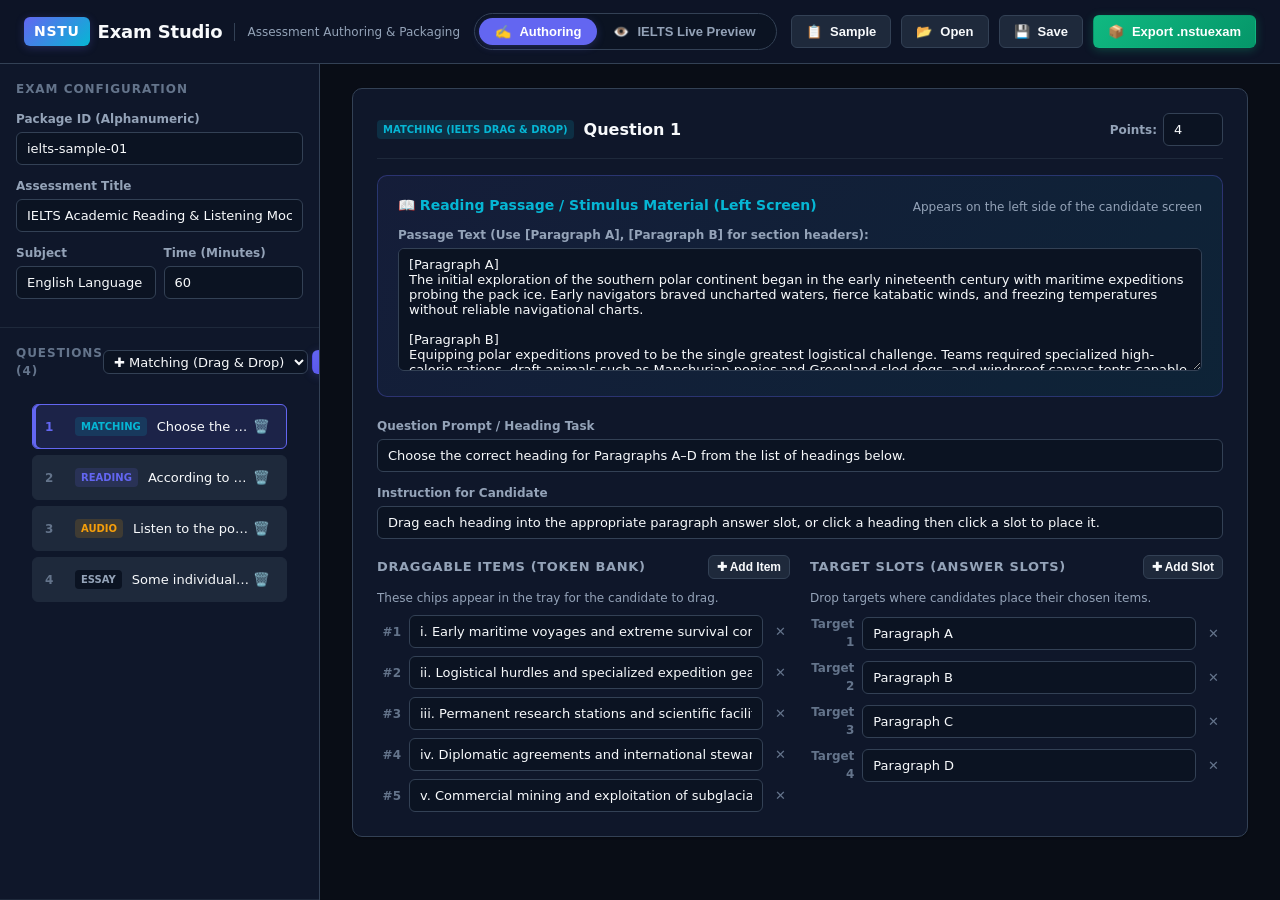
==== exam/studio/index.html @ f6d74d30 "exam: introduce NSTU Exam Studio for IELTS-style authoring and package export - Add browser-based ze" ====
<!doctype html>
<html lang="en">
<head>
  <meta charset="utf-8">
  <meta name="viewport" content="width=device-width, initial-scale=1">
  <title>NSTU Exam Studio | Author & Package IELTS Assessments</title>
  <meta name="description" content="Visual authoring studio and compiler for NSTU computer-based assessments and .nstuexam packages.">
  <link rel="stylesheet" href="studio.css">
</head>
<body>

  <!-- Top Studio Header -->
  <header class="studio-header" id="studio-header">
    <div class="brand-section">
      <div class="brand-logo">
        <span class="brand-badge">NSTU</span>
        <span class="brand-title">Exam Studio</span>
      </div>
      <span class="brand-subtitle">Assessment Authoring & Packaging</span>
    </div>

    <!-- Mode Switcher -->
    <div class="mode-toggle-group" role="tablist" aria-label="Studio Mode">
      <button class="mode-btn active" id="btn-mode-editor" type="button" role="tab" aria-selected="true">
        <span>✍️</span> Authoring
      </button>
      <button class="mode-btn" id="btn-mode-preview" type="button" role="tab" aria-selected="false">
        <span>👁️</span> IELTS Live Preview
      </button>
    </div>

    <!-- Global Actions -->
    <div class="header-actions">
      <button class="btn btn-secondary" id="btn-load-sample" type="button" title="Load sample IELTS test">
        <span>📋</span> Sample
      </button>
      <button class="btn btn-secondary" id="btn-open-file" type="button" title="Open existing .nstuexam or manifest.json">
        <span>📂</span> Open
      </button>
      <button class="btn btn-secondary" id="btn-save-draft" type="button" title="Save JSON manifest">
        <span>💾</span> Save
      </button>
      <button class="btn btn-success" id="btn-export-pkg" type="button" title="Compile and export .nstuexam bundle">
        <span>📦</span> Export .nstuexam
      </button>
    </div>
  </header>

  <!-- Hidden File Input for Import -->
  <input type="file" id="file-import-input" accept=".nstuexam,.zip,.json" style="display: none;">

  <!-- ========================================================================
       VIEW 1: Studio Authoring Mode
       ======================================================================== -->
  <div class="studio-main" id="editor-view">
    <!-- Left Sidebar: Exam Metadata & Question Navigator -->
    <aside class="editor-sidebar" aria-label="Exam settings and questions">
      <!-- Section 1: General Exam Details -->
      <div class="sidebar-section">
        <div class="section-title">
          <span>Exam Configuration</span>
        </div>
        <div class="form-group">
          <label class="form-label" for="exam-id">Package ID (Alphanumeric)</label>
          <input class="form-input" id="exam-id" type="text" value="ielts-sample-01" pattern="^[a-zA-Z0-9._-]{1,96}$" required>
        </div>
        <div class="form-group">
          <label class="form-label" for="exam-title">Assessment Title</label>
          <input class="form-input" id="exam-title" type="text" value="IELTS Academic Reading & Listening Mock" required>
        </div>
        <div class="form-row">
          <div class="form-group">
            <label class="form-label" for="exam-subject">Subject</label>
            <input class="form-input" id="exam-subject" type="text" value="English Language">
          </div>
          <div class="form-group">
            <label class="form-label" for="exam-duration">Time (Minutes)</label>
            <input class="form-input" id="exam-duration" type="number" min="1" max="1440" value="60" required>
          </div>
        </div>
      </div>

      <!-- Section 2: Questions List & Add Button -->
      <div class="sidebar-section" style="flex: 1; display: flex; flex-direction: column;">
        <div class="section-title">
          <span>Questions (<span id="question-count-badge">0</span>)</span>
          <div style="display: flex; gap: 4px;">
            <select class="form-select btn-sm" id="select-add-type" style="width: auto; padding: 2px 6px;">
              <option value="matching">✚ Matching (Drag & Drop)</option>
              <option value="reading">✚ Reading (Passage)</option>
              <option value="multiple_choice">✚ Multiple Choice</option>
              <option value="short_answer">✚ Short Answer</option>
              <option value="essay">✚ Essay / Writing</option>
              <option value="listening">✚ Listening (Audio)</option>
            </select>
            <button class="btn btn-primary btn-sm" id="btn-add-question" type="button">Add</button>
          </div>
        </div>

        <div class="question-nav-list" id="question-nav-list" style="overflow-y: auto; flex: 1;">
          <!-- Dynamically populated question cards -->
        </div>
      </div>
    </aside>

    <!-- Center/Right: Question Editor Workspace -->
    <main class="editor-workspace" id="editor-workspace">
      <div class="workspace-container">
        
        <!-- Active Question Card -->
        <div class="card" id="question-editor-card">
          <div class="card-header">
            <div class="card-title">
              <span id="active-q-badge" class="nav-item-type-badge matching">Matching</span>
              <span id="active-q-title">Question 1</span>
            </div>
            <div style="display: flex; gap: 8px;">
              <div class="form-group" style="margin-bottom: 0; display: flex; align-items: center; gap: 6px;">
                <label class="form-label" style="margin-bottom: 0;" for="q-points">Points:</label>
                <input class="form-input" id="q-points" type="number" min="1" max="100" value="4" style="width: 60px;">
              </div>
            </div>
          </div>

          <!-- Stimulus / Passage Section (IELTS Split Content) -->
          <div class="passage-banner" id="stimulus-container">
            <div class="passage-banner-header">
              <div class="passage-banner-title">
                <span>📖 Reading Passage / Stimulus Material (Left Screen)</span>
              </div>
              <span class="helper-text">Appears on the left side of the candidate screen</span>
            </div>
            <div class="form-group">
              <label class="form-label" for="q-passage">Passage Text (Use [Paragraph A], [Paragraph B] for section headers):</label>
              <textarea class="form-textarea" id="q-passage" rows="7" placeholder="Paste your reading passage here. Label paragraphs like [Paragraph A], [Paragraph B] so candidates can reference them..."></textarea>
            </div>
          </div>

          <!-- Listening Audio Section (shown if Listening type) -->
          <div class="passage-banner" id="audio-container" style="display: none;">
            <div class="passage-banner-header">
              <div class="passage-banner-title">
                <span>🎧 Listening Audio Track</span>
              </div>
            </div>
            <div class="form-group">
              <label class="form-label">Audio File (.mp3, .wav):</label>
              <div style="display: flex; gap: 10px; align-items: center;">
                <input class="form-input" id="q-audio-path" type="text" placeholder="media/listening-01.mp3" readonly>
                <input type="file" id="q-audio-file" accept="audio/*" style="display: none;">
                <button class="btn btn-secondary btn-sm" type="button" onclick="document.getElementById('q-audio-file').click()">Browse Audio</button>
              </div>
              <audio id="q-audio-preview" controls style="width: 100%; margin-top: 8px; display: none;"></audio>
            </div>
          </div>

          <!-- Question Prompt & Instruction -->
          <div class="form-group">
            <label class="form-label" for="q-prompt">Question Prompt / Heading Task</label>
            <input class="form-input" id="q-prompt" type="text" placeholder="e.g. Choose the correct heading for Paragraphs A–D from the list below.">
          </div>

          <div class="form-group">
            <label class="form-label" for="q-instruction">Instruction for Candidate</label>
            <input class="form-input" id="q-instruction" type="text" placeholder="e.g. Drag each heading into the appropriate paragraph answer slot.">
          </div>

          <!-- Dynamic Interaction Section Based on Type -->
          
          <!-- TYPE A: Drag-and-Drop Matching / Gap-Fill -->
          <div id="matching-editor" class="token-config-grid">
            <!-- Left Col: Draggable Token Bank -->
            <div>
              <div class="config-col-title">
                <span>Draggable Items (Token Bank)</span>
                <button class="btn btn-secondary btn-sm" id="btn-add-token" type="button">✚ Add Item</button>
              </div>
              <p class="helper-text" style="margin-bottom: 8px;">These chips appear in the tray for the candidate to drag.</p>
              <div class="chip-input-list" id="token-input-list">
                <!-- Dynamically generated rows -->
              </div>
            </div>

            <!-- Right Col: Drop Target Blanks -->
            <div>
              <div class="config-col-title">
                <span>Target Slots (Answer Slots)</span>
                <button class="btn btn-secondary btn-sm" id="btn-add-target" type="button">✚ Add Slot</button>
              </div>
              <p class="helper-text" style="margin-bottom: 8px;">Drop targets where candidates place their chosen items.</p>
              <div class="chip-input-list" id="target-input-list">
                <!-- Dynamically generated rows -->
              </div>
            </div>
          </div>

          <!-- TYPE B: Multiple Choice -->
          <div id="mc-editor" style="display: none; margin-top: 16px;">
            <div class="config-col-title">
              <span>Answer Options</span>
              <button class="btn btn-secondary btn-sm" id="btn-add-mc-option" type="button">✚ Add Option</button>
            </div>
            <div class="chip-input-list" id="mc-option-list" style="margin-top: 8px;">
              <!-- Option rows -->
            </div>
          </div>

          <!-- TYPE C: Short Answer -->
          <div id="sa-editor" style="display: none; margin-top: 16px;">
            <div class="form-group">
              <label class="form-label" for="q-sa-placeholder">Input Placeholder</label>
              <input class="form-input" id="q-sa-placeholder" type="text" placeholder="e.g. Type one word or a number">
            </div>
          </div>

          <!-- TYPE D: Essay -->
          <div id="essay-editor" style="display: none; margin-top: 16px;">
            <div class="form-group">
              <label class="form-label" for="q-essay-limit">Suggested Word Limit (Optional)</label>
              <input class="form-input" id="q-essay-limit" type="number" min="10" max="2000" value="250" style="width: 140px;">
            </div>
          </div>

        </div>

      </div>
    </main>
  </div>

  <!-- ========================================================================
       VIEW 2: IELTS Live Preview (Candidate Split Screen)
       ======================================================================== -->
  <div class="preview-view" id="preview-view" style="display: none;">
    <!-- Preview Topbar -->
    <div class="preview-toolbar">
      <div style="display: flex; align-items: center; gap: 12px;">
        <span class="brand-badge" style="font-size: 11px;">IELTS Mode</span>
        <strong id="preview-exam-title">IELTS Academic Reading & Listening Mock</strong>
      </div>
      <div style="display: flex; align-items: center; gap: 20px;">
        <div class="preview-timer-box">
          <span>Time Remaining</span>
          <span class="timer-digits" id="preview-timer">60:00</span>
        </div>
        <button class="btn btn-primary btn-sm" id="btn-preview-exit" type="button">Exit Preview</button>
      </div>
    </div>

    <!-- Dual-Pane Split Container -->
    <div class="preview-split-container" id="preview-split-container">
      
      <!-- Left Column: Reading Passage / Stimulus -->
      <section class="preview-pane-left" id="preview-pane-left" aria-label="Reading Passage">
        <article class="ielts-passage-article">
          <h2 class="ielts-passage-title" id="p-passage-heading">Reading Passage</h2>
          <div class="ielts-passage-subtitle" id="p-passage-sub">You should spend about 20 minutes on Questions 1–4, which are based on the reading passage below.</div>
          <div id="p-passage-content">
            <!-- Formatted paragraphs with [Paragraph A] badges -->
          </div>
          <div id="p-audio-container" style="display: none; margin-top: 20px;">
            <audio id="p-audio-player" controls style="width: 100%;"></audio>
          </div>
        </article>
      </section>

      <!-- Draggable Splitter Divider -->
      <div class="preview-splitter" id="preview-splitter" title="Drag to adjust column widths"></div>

      <!-- Right Column: Interactive Questions & Answer Area -->
      <section class="preview-pane-right" id="preview-pane-right" aria-label="Questions and Answer Sheet">
        <div class="ielts-question-card">
          
          <div class="question-prompt-box">
            <div class="question-header-tag">
              <span class="tag-badge" id="p-question-badge">Matching</span>
              <span class="tag-points" id="p-question-points">4 points</span>
            </div>
            <h3 class="question-prompt-text" id="p-question-prompt">Choose the correct heading for each paragraph from the list below.</h3>
            <p class="question-instruction-text" id="p-question-instruction">Drag each heading into the appropriate answer slot, or click a heading then click a slot to place it.</p>
          </div>

          <!-- Answer Interactive Area -->
          <div id="p-interactive-answer-area">
            <!-- Matching / Drag-and-Drop Area -->
            <div id="p-matching-surface">
              <!-- Draggable Token Bank Tray -->
              <div class="token-bank-tray">
                <div class="token-bank-header">
                  <span>List of Headings / Draggable Items</span>
                  <span style="font-size: 11px; color: var(--text-faint); font-weight: 500;">Drag or click to place</span>
                </div>
                <div class="token-chips-wrapper" id="p-token-tray">
                  <!-- Chips dynamically injected -->
                </div>
              </div>

              <!-- Matching Drop Target Blanks -->
              <div class="matching-targets-list" id="p-target-list">
                <!-- Target rows dynamically injected -->
              </div>
            </div>

            <!-- Multiple Choice Surface -->
            <div id="p-mc-surface" style="display: none;" class="options-group"></div>

            <!-- Short Answer Surface -->
            <div id="p-sa-surface" style="display: none;">
              <input class="form-input" id="p-sa-input" type="text" placeholder="Type your answer here..." style="font-size: 16px; padding: 12px 16px;">
            </div>

            <!-- Essay Surface -->
            <div id="p-essay-surface" style="display: none;">
              <textarea class="essay-preview-area" id="p-essay-input" placeholder="Write your essay response here..."></textarea>
              <div class="word-count-badge" id="p-essay-count">0 words</div>
            </div>
          </div>

          <!-- Question Navigation Toolbar -->
          <div style="display: flex; align-items: center; justify-content: space-between; margin-top: 20px; padding-top: 16px; border-top: 1px solid var(--border-subtle);">
            <button class="btn btn-secondary btn-sm" id="btn-p-prev" type="button">← Previous</button>
            <span style="font-size: 13px; font-weight: 600; color: var(--text-muted);" id="p-nav-counter">Question 1 of 1</span>
            <button class="btn btn-secondary btn-sm" id="btn-p-next" type="button">Next →</button>
          </div>

        </div>
      </section>

    </div>
  </div>

  <!-- ========================================================================
       MODALS
       ======================================================================== -->

  <!-- Export Package Modal -->
  <div class="modal-backdrop" id="export-modal" role="dialog" aria-modal="true">
    <div class="modal-box">
      <div class="modal-header">
        <h3 class="modal-title">📦 Export .nstuexam Package</h3>
        <button class="icon-btn" id="btn-close-export" type="button" style="font-size: 18px;">✕</button>
      </div>
      <div class="modal-body">
        <p style="font-size: 14px; color: var(--text-muted);">
          Your exam will be validated against the official schema, bundled with the student kiosk runtime, and packaged into an offline <code>.nstuexam</code> container.
        </p>

        <div id="export-validation-status" style="padding: 12px; border-radius: var(--radius-sm); font-size: 13px; background-color: var(--bg-input);">
          Validating manifest...
        </div>

        <div id="export-hashes" style="display: none; flex-direction: column; gap: 12px;">
          <div class="hash-row">
            <span class="hash-label">Archive SHA-256 (File Hash)</span>
            <div class="code-box" id="lbl-archive-hash">-</div>
          </div>
          <div class="hash-row">
            <span class="hash-label">Content SHA-256 (Canonical ExamHost Pin)</span>
            <div class="code-box" id="lbl-content-hash">-</div>
          </div>
          <div class="hash-row">
            <span class="hash-label">Staging Command (PowerShell)</span>
            <div class="code-box" id="lbl-stage-command" style="color: var(--success);">-</div>
          </div>
        </div>
      </div>
      <div class="modal-footer">
        <button class="btn btn-secondary" id="btn-cancel-export" type="button">Cancel</button>
        <button class="btn btn-success" id="btn-download-nstuexam" type="button" disabled>Download .nstuexam</button>
      </div>
    </div>
  </div>

  <!-- Toast Notification Container -->
  <div class="toast-container" id="toast-container"></div>

  <!-- Application Scripts -->
  <script src="template.js"></script>
  <script src="zip.js"></script>
  <script src="studio.js"></script>
</body>
</html>
---- exam/studio/studio.css ----
/* ==========================================================================
   NSTU Exam Studio - Design System & Stylesheet
   Modern, dark-slate aesthetic tailored for academic & IELTS-style assessments
   ========================================================================== */

:root {
  --bg-app: #090d16;
  --bg-surface: #0f172a;
  --bg-card: #1e293b;
  --bg-card-hover: #273548;
  --bg-input: #0b1322;
  --bg-chip: #1e293b;
  --bg-chip-hover: #334155;
  
  --border-subtle: #1e293b;
  --border-medium: #334155;
  --border-focus: #6366f1;
  --border-dashed: #475569;

  --text-main: #f8fafc;
  --text-muted: #94a3b8;
  --text-faint: #64748b;
  --text-inverse: #090d16;

  --primary: #6366f1;
  --primary-hover: #4f46e5;
  --primary-glow: rgba(99, 102, 241, 0.25);

  --accent-cyan: #06b6d4;
  --accent-cyan-glow: rgba(6, 182, 212, 0.2);

  --success: #10b981;
  --success-bg: rgba(16, 185, 129, 0.12);
  --success-border: #059669;

  --warning: #f59e0b;
  --warning-bg: rgba(245, 158, 11, 0.12);

  --danger: #f43f5e;
  --danger-bg: rgba(244, 63, 94, 0.12);

  --radius-sm: 6px;
  --radius-md: 10px;
  --radius-lg: 16px;
  --radius-full: 9999px;

  --shadow-sm: 0 1px 2px rgba(0, 0, 0, 0.3);
  --shadow-md: 0 4px 12px rgba(0, 0, 0, 0.4);
  --shadow-lg: 0 12px 32px rgba(0, 0, 0, 0.6);
  --shadow-glow: 0 0 20px var(--primary-glow);

  --font-sans: system-ui, -apple-system, BlinkMacSystemFont, "Segoe UI", Roboto, "Helvetica Neue", sans-serif;
  --font-mono: ui-monospace, SFMono-Regular, Menlo, Monaco, Consolas, monospace;
}

*, *::before, *::after {
  box-sizing: border-box;
  margin: 0;
  padding: 0;
}

body {
  font-family: var(--font-sans);
  background-color: var(--bg-app);
  color: var(--text-main);
  min-height: 100vh;
  display: flex;
  flex-direction: column;
  line-height: 1.5;
  -webkit-font-smoothing: antialiased;
}

/* ==========================================================================
   Header & Navigation
   ========================================================================== */

.studio-header {
  height: 64px;
  background-color: rgba(15, 23, 42, 0.85);
  backdrop-filter: blur(12px);
  border-bottom: 1px solid var(--border-medium);
  display: flex;
  align-items: center;
  justify-content: space-between;
  padding: 0 24px;
  position: sticky;
  top: 0;
  z-index: 100;
}

.brand-section {
  display: flex;
  align-items: center;
  gap: 12px;
}

.brand-logo {
  display: flex;
  align-items: center;
  gap: 8px;
}

.brand-badge {
  background: linear-gradient(135deg, var(--primary), var(--accent-cyan));
  color: #fff;
  font-weight: 800;
  font-size: 14px;
  letter-spacing: 0.05em;
  padding: 4px 10px;
  border-radius: var(--radius-sm);
  box-shadow: 0 2px 8px var(--primary-glow);
}

.brand-title {
  font-size: 18px;
  font-weight: 700;
  color: var(--text-main);
  letter-spacing: -0.01em;
}

.brand-subtitle {
  font-size: 12px;
  color: var(--text-muted);
  border-left: 1px solid var(--border-medium);
  padding-left: 12px;
}

.mode-toggle-group {
  display: flex;
  background-color: var(--bg-input);
  padding: 4px;
  border-radius: var(--radius-full);
  border: 1px solid var(--border-medium);
}

.mode-btn {
  display: flex;
  align-items: center;
  gap: 8px;
  padding: 6px 16px;
  border-radius: var(--radius-full);
  border: none;
  background: transparent;
  color: var(--text-muted);
  font-size: 13px;
  font-weight: 600;
  cursor: pointer;
  transition: all 0.2s ease;
}

.mode-btn:hover {
  color: var(--text-main);
}

.mode-btn.active {
  background-color: var(--primary);
  color: #ffffff;
  box-shadow: 0 2px 8px var(--primary-glow);
}

.header-actions {
  display: flex;
  align-items: center;
  gap: 10px;
}

.btn {
  display: inline-flex;
  align-items: center;
  justify-content: center;
  gap: 8px;
  padding: 8px 14px;
  border-radius: var(--radius-sm);
  font-size: 13px;
  font-weight: 600;
  cursor: pointer;
  transition: all 0.2s ease;
  border: 1px solid transparent;
  text-decoration: none;
}

.btn-secondary {
  background-color: var(--bg-card);
  border-color: var(--border-medium);
  color: var(--text-main);
}

.btn-secondary:hover {
  background-color: var(--bg-card-hover);
  border-color: var(--text-faint);
}

.btn-primary {
  background: linear-gradient(135deg, var(--primary), var(--primary-hover));
  color: #fff;
  box-shadow: 0 2px 10px var(--primary-glow);
}

.btn-primary:hover {
  filter: brightness(1.1);
  transform: translateY(-1px);
}

.btn-success {
  background: linear-gradient(135deg, var(--success), #059669);
  color: #fff;
  box-shadow: 0 2px 10px rgba(16, 185, 129, 0.3);
}

.btn-success:hover {
  filter: brightness(1.1);
  transform: translateY(-1px);
}

.btn-danger {
  background-color: var(--danger-bg);
  border-color: var(--danger);
  color: var(--danger);
}

.btn-danger:hover {
  background-color: var(--danger);
  color: #fff;
}

.btn-sm {
  padding: 4px 8px;
  font-size: 12px;
}

/* ==========================================================================
   Main Application Layout
   ========================================================================== */

.studio-main {
  flex: 1;
  display: flex;
  overflow: hidden;
  height: calc(100vh - 64px);
}

/* ==========================================================================
   Editor View: Left Sidebar (Exam Meta & Question Navigator)
   ========================================================================== */

.editor-sidebar {
  width: 320px;
  min-width: 280px;
  max-width: 380px;
  background-color: var(--bg-surface);
  border-right: 1px solid var(--border-medium);
  display: flex;
  flex-direction: column;
  overflow-y: auto;
}

.sidebar-section {
  padding: 16px;
  border-bottom: 1px solid var(--border-subtle);
}

.section-title {
  font-size: 12px;
  text-transform: uppercase;
  font-weight: 700;
  letter-spacing: 0.08em;
  color: var(--text-faint);
  margin-bottom: 12px;
  display: flex;
  align-items: center;
  justify-content: space-between;
}

.form-group {
  margin-bottom: 12px;
}

.form-group:last-child {
  margin-bottom: 0;
}

.form-label {
  display: block;
  font-size: 12px;
  font-weight: 600;
  color: var(--text-muted);
  margin-bottom: 4px;
}

.form-input, .form-select, .form-textarea {
  width: 100%;
  background-color: var(--bg-input);
  border: 1px solid var(--border-medium);
  border-radius: var(--radius-sm);
  padding: 8px 10px;
  font-size: 13px;
  color: var(--text-main);
  font-family: inherit;
  transition: border-color 0.2s, box-shadow 0.2s;
}

.form-input:focus, .form-select:focus, .form-textarea:focus {
  outline: none;
  border-color: var(--border-focus);
  box-shadow: 0 0 0 2px var(--primary-glow);
}

.form-row {
  display: flex;
  gap: 8px;
}

.form-row > * {
  flex: 1;
}

/* Question Navigator Rail */
.question-nav-list {
  display: flex;
  flex-direction: column;
  gap: 6px;
  padding: 12px 16px;
}

.question-nav-item {
  display: flex;
  align-items: center;
  justify-content: space-between;
  padding: 10px 12px;
  background-color: var(--bg-card);
  border: 1px solid var(--border-subtle);
  border-radius: var(--radius-sm);
  cursor: pointer;
  transition: all 0.2s ease;
  user-select: none;
}

.question-nav-item:hover {
  border-color: var(--border-medium);
  background-color: var(--bg-card-hover);
}

.question-nav-item.active {
  background-color: rgba(99, 102, 241, 0.15);
  border-color: var(--primary);
  box-shadow: inset 3px 0 0 var(--primary);
}

.nav-item-left {
  display: flex;
  align-items: center;
  gap: 10px;
  overflow: hidden;
}

.nav-item-index {
  font-size: 12px;
  font-weight: 700;
  color: var(--text-faint);
  min-width: 20px;
}

.question-nav-item.active .nav-item-index {
  color: var(--primary);
}

.nav-item-type-badge {
  font-size: 10px;
  font-weight: 700;
  text-transform: uppercase;
  padding: 2px 6px;
  border-radius: 4px;
  background-color: var(--bg-input);
  color: var(--text-muted);
}

.nav-item-type-badge.matching {
  background-color: rgba(6, 182, 212, 0.15);
  color: var(--accent-cyan);
}

.nav-item-type-badge.reading {
  background-color: rgba(99, 102, 241, 0.15);
  color: var(--primary);
}

.nav-item-type-badge.listening {
  background-color: rgba(245, 158, 11, 0.15);
  color: var(--warning);
}

.nav-item-title {
  font-size: 13px;
  font-weight: 500;
  color: var(--text-main);
  white-space: nowrap;
  overflow: hidden;
  text-overflow: ellipsis;
}

.nav-item-actions {
  display: flex;
  align-items: center;
  gap: 4px;
}

.icon-btn {
  background: transparent;
  border: none;
  color: var(--text-faint);
  cursor: pointer;
  padding: 4px;
  border-radius: 4px;
  display: flex;
  align-items: center;
  justify-content: center;
  transition: all 0.15s;
}

.icon-btn:hover {
  color: var(--text-main);
  background-color: rgba(255, 255, 255, 0.08);
}

.icon-btn.delete:hover {
  color: var(--danger);
  background-color: var(--danger-bg);
}

/* ==========================================================================
   Editor View: Workspace & Question Editor
   ========================================================================== */

.editor-workspace {
  flex: 1;
  overflow-y: auto;
  padding: 24px 32px;
  background-color: var(--bg-app);
}

.workspace-container {
  max-width: 960px;
  margin: 0 auto;
  display: flex;
  flex-direction: column;
  gap: 20px;
}

.card {
  background-color: var(--bg-surface);
  border: 1px solid var(--border-medium);
  border-radius: var(--radius-md);
  padding: 24px;
  box-shadow: var(--shadow-sm);
}

.card-header {
  display: flex;
  align-items: center;
  justify-content: space-between;
  margin-bottom: 16px;
  padding-bottom: 12px;
  border-bottom: 1px solid var(--border-subtle);
}

.card-title {
  font-size: 16px;
  font-weight: 700;
  display: flex;
  align-items: center;
  gap: 10px;
}

/* Stimulus / Reading Passage Builder */
.passage-banner {
  background: linear-gradient(135deg, rgba(99, 102, 241, 0.08), rgba(6, 182, 212, 0.08));
  border: 1px solid rgba(99, 102, 241, 0.3);
  border-radius: var(--radius-md);
  padding: 18px 20px;
  margin-bottom: 20px;
}

.passage-banner-header {
  display: flex;
  align-items: center;
  justify-content: space-between;
  margin-bottom: 10px;
}

.passage-banner-title {
  font-size: 14px;
  font-weight: 700;
  color: var(--accent-cyan);
  display: flex;
  align-items: center;
  gap: 6px;
}

.helper-text {
  font-size: 12px;
  color: var(--text-muted);
  margin-top: 4px;
}

/* Draggable Items Configuration */
.token-config-grid {
  display: grid;
  grid-template-columns: 1fr 1fr;
  gap: 20px;
  margin-top: 16px;
}

@media (max-width: 768px) {
  .token-config-grid {
    grid-template-columns: 1fr;
  }
}

.config-col-title {
  font-size: 13px;
  font-weight: 700;
  color: var(--text-muted);
  text-transform: uppercase;
  letter-spacing: 0.05em;
  margin-bottom: 10px;
  display: flex;
  align-items: center;
  justify-content: space-between;
}

.chip-input-list {
  display: flex;
  flex-direction: column;
  gap: 8px;
}

.chip-input-row {
  display: flex;
  align-items: center;
  gap: 8px;
}

.chip-badge-num {
  font-size: 12px;
  font-weight: 700;
  color: var(--text-faint);
  min-width: 24px;
  text-align: right;
}

/* ==========================================================================
   IELTS Live Preview: Dual-Pane Split Layout
   ========================================================================== */

.preview-view {
  flex: 1;
  display: flex;
  flex-direction: column;
  height: calc(100vh - 64px);
  background-color: #0b0f19;
}

.preview-toolbar {
  height: 48px;
  background-color: var(--bg-surface);
  border-bottom: 1px solid var(--border-medium);
  display: flex;
  align-items: center;
  justify-content: space-between;
  padding: 0 24px;
}

.preview-timer-box {
  display: flex;
  align-items: center;
  gap: 8px;
  font-size: 13px;
  font-weight: 600;
  color: var(--text-muted);
}

.timer-digits {
  font-family: var(--font-mono);
  font-size: 16px;
  font-weight: 700;
  color: var(--text-main);
  background-color: var(--bg-input);
  padding: 2px 8px;
  border-radius: var(--radius-sm);
  border: 1px solid var(--border-medium);
}

.preview-split-container {
  flex: 1;
  display: flex;
  overflow: hidden;
  position: relative;
}

/* Left Pane: Stimulus / Reading Passage / Document */
.preview-pane-left {
  flex: 1;
  min-width: 320px;
  max-width: 70%;
  overflow-y: auto;
  padding: 32px 36px;
  background-color: #0d1322;
  border-right: 1px solid var(--border-medium);
}

.ielts-passage-article {
  max-width: 720px;
  margin: 0 auto;
}

.ielts-passage-title {
  font-size: 24px;
  font-weight: 800;
  color: var(--text-main);
  margin-bottom: 8px;
  letter-spacing: -0.02em;
}

.ielts-passage-subtitle {
  font-size: 14px;
  color: var(--accent-cyan);
  font-weight: 600;
  margin-bottom: 24px;
  padding-bottom: 12px;
  border-bottom: 1px solid var(--border-subtle);
}

.ielts-paragraph {
  font-size: 16px;
  line-height: 1.75;
  color: #cbd5e1;
  margin-bottom: 20px;
  position: relative;
}

.paragraph-marker {
  display: inline-block;
  font-weight: 800;
  color: var(--primary);
  background-color: rgba(99, 102, 241, 0.12);
  padding: 2px 8px;
  border-radius: 4px;
  margin-right: 8px;
  user-select: none;
}

/* Splitter Bar */
.preview-splitter {
  width: 8px;
  background-color: var(--border-subtle);
  cursor: col-resize;
  transition: background-color 0.2s;
  display: flex;
  align-items: center;
  justify-content: center;
  position: relative;
  z-index: 10;
}

.preview-splitter::after {
  content: "";
  width: 2px;
  height: 32px;
  background-color: var(--border-medium);
  border-radius: 1px;
}

.preview-splitter:hover, .preview-splitter.active {
  background-color: var(--primary);
}

/* Right Pane: Question and Answer Area */
.preview-pane-right {
  flex: 1;
  min-width: 360px;
  overflow-y: auto;
  padding: 32px 36px;
  background-color: var(--bg-app);
}

.ielts-question-card {
  max-width: 680px;
  margin: 0 auto;
  display: flex;
  flex-direction: column;
  gap: 20px;
}

.question-prompt-box {
  padding-bottom: 16px;
  border-bottom: 1px solid var(--border-subtle);
}

.question-header-tag {
  display: flex;
  align-items: center;
  gap: 8px;
  margin-bottom: 8px;
}

.tag-badge {
  font-size: 11px;
  font-weight: 700;
  text-transform: uppercase;
  padding: 2px 8px;
  border-radius: var(--radius-sm);
  background-color: var(--primary);
  color: #fff;
}

.tag-points {
  font-size: 12px;
  color: var(--text-faint);
  font-weight: 600;
}

.question-prompt-text {
  font-size: 17px;
  font-weight: 700;
  color: var(--text-main);
  line-height: 1.4;
  margin-bottom: 6px;
}

.question-instruction-text {
  font-size: 13px;
  color: var(--text-muted);
  font-style: italic;
}

/* ==========================================================================
   Drag and Drop / Matching UI Components
   ========================================================================== */

.token-bank-tray {
  background-color: var(--bg-surface);
  border: 1px solid var(--border-medium);
  border-radius: var(--radius-md);
  padding: 16px;
  box-shadow: inset 0 2px 4px rgba(0, 0, 0, 0.2);
}

.token-bank-header {
  font-size: 12px;
  font-weight: 700;
  text-transform: uppercase;
  letter-spacing: 0.05em;
  color: var(--text-muted);
  margin-bottom: 12px;
  display: flex;
  align-items: center;
  justify-content: space-between;
}

.token-chips-wrapper {
  display: flex;
  flex-wrap: wrap;
  gap: 8px;
  min-height: 48px;
  padding: 4px;
  border-radius: var(--radius-sm);
  background-color: rgba(0, 0, 0, 0.2);
}

/* The Draggable Chip */
.drag-chip {
  display: inline-flex;
  align-items: center;
  gap: 8px;
  padding: 8px 14px;
  background: linear-gradient(135deg, #1e293b, #263346);
  color: var(--text-main);
  border: 1px solid var(--border-medium);
  border-radius: var(--radius-sm);
  font-size: 13px;
  font-weight: 600;
  cursor: grab;
  user-select: none;
  transition: all 0.15s ease;
  box-shadow: 0 2px 4px rgba(0, 0, 0, 0.2);
}

.drag-chip:hover {
  border-color: var(--primary);
  background: linear-gradient(135deg, #273548, #334155);
  transform: translateY(-1px);
  box-shadow: 0 4px 10px rgba(0, 0, 0, 0.3);
}

.drag-chip:active {
  cursor: grabbing;
}

.drag-chip.is-dragging {
  opacity: 0.4;
  border-style: dashed;
}

.drag-chip.selected-for-click {
  outline: 2px solid var(--accent-cyan);
  box-shadow: 0 0 12px var(--accent-cyan-glow);
  border-color: var(--accent-cyan);
}

.chip-handle-icon {
  color: var(--text-faint);
  font-size: 14px;
}

/* Drop Targets / Slots */
.matching-targets-list {
  display: flex;
  flex-direction: column;
  gap: 12px;
  margin-top: 8px;
}

.target-row {
  display: flex;
  align-items: center;
  gap: 14px;
  padding: 12px 16px;
  background-color: var(--bg-surface);
  border: 1px solid var(--border-subtle);
  border-radius: var(--radius-md);
  transition: border-color 0.2s;
}

.target-label-box {
  min-width: 140px;
  font-size: 14px;
  font-weight: 700;
  color: var(--text-main);
  display: flex;
  align-items: center;
  gap: 8px;
}

.target-drop-slot {
  flex: 1;
  min-height: 48px;
  border: 2px dashed var(--border-dashed);
  border-radius: var(--radius-sm);
  background-color: var(--bg-input);
  display: flex;
  align-items: center;
  padding: 4px 10px;
  transition: all 0.2s ease;
  position: relative;
}

.target-drop-slot.drag-over {
  border-color: var(--primary);
  background-color: rgba(99, 102, 241, 0.12);
  box-shadow: 0 0 14px var(--primary-glow);
  transform: scale(1.01);
}

.target-drop-slot.filled {
  border-style: solid;
  border-color: var(--border-medium);
  background-color: var(--bg-card);
}

.slot-placeholder-text {
  font-size: 12px;
  color: var(--text-faint);
  font-style: italic;
  pointer-events: none;
}

.placed-chip {
  display: flex;
  align-items: center;
  justify-content: space-between;
  width: 100%;
  padding: 6px 12px;
  background: linear-gradient(135deg, rgba(99, 102, 241, 0.15), rgba(6, 182, 212, 0.15));
  border: 1px solid var(--primary);
  border-radius: var(--radius-sm);
  color: var(--text-main);
  font-size: 13px;
  font-weight: 600;
  animation: snapIn 0.15s ease-out;
}

@keyframes snapIn {
  from { transform: scale(0.96); opacity: 0; }
  to { transform: scale(1); opacity: 1; }
}

.chip-remove-btn {
  background: transparent;
  border: none;
  color: var(--text-muted);
  cursor: pointer;
  padding: 2px 6px;
  border-radius: 4px;
  font-size: 14px;
  font-weight: 800;
  line-height: 1;
  transition: color 0.15s;
}

.chip-remove-btn:hover {
  color: var(--danger);
}

/* ==========================================================================
   Multiple Choice, Short Answer, Essay Styles
   ========================================================================== */

.options-group {
  display: flex;
  flex-direction: column;
  gap: 10px;
}

.mc-option-label {
  display: flex;
  align-items: center;
  gap: 12px;
  padding: 12px 16px;
  background-color: var(--bg-surface);
  border: 1px solid var(--border-subtle);
  border-radius: var(--radius-md);
  font-size: 14px;
  color: var(--text-main);
  cursor: pointer;
  transition: all 0.15s ease;
  user-select: none;
}

.mc-option-label:hover {
  border-color: var(--border-medium);
  background-color: var(--bg-card);
}

.mc-option-label.checked {
  background-color: rgba(99, 102, 241, 0.12);
  border-color: var(--primary);
}

.mc-radio-circle {
  width: 18px;
  height: 18px;
  border-radius: 50%;
  border: 2px solid var(--border-medium);
  display: flex;
  align-items: center;
  justify-content: center;
  transition: all 0.15s;
}

.mc-option-label.checked .mc-radio-circle {
  border-color: var(--primary);
  background-color: var(--primary);
}

.mc-option-label.checked .mc-radio-circle::after {
  content: "";
  width: 6px;
  height: 6px;
  border-radius: 50%;
  background-color: #fff;
}

.essay-preview-area {
  width: 100%;
  height: 200px;
  background-color: var(--bg-surface);
  border: 1px solid var(--border-medium);
  border-radius: var(--radius-md);
  padding: 16px;
  font-size: 14px;
  color: var(--text-main);
  font-family: inherit;
  line-height: 1.6;
  resize: vertical;
}

.word-count-badge {
  font-size: 12px;
  color: var(--text-muted);
  text-align: right;
  margin-top: 6px;
}

/* ==========================================================================
   Modals & Overlays
   ========================================================================== */

.modal-backdrop {
  position: fixed;
  inset: 0;
  background-color: rgba(0, 0, 0, 0.7);
  backdrop-filter: blur(6px);
  display: flex;
  align-items: center;
  justify-content: center;
  z-index: 200;
  opacity: 0;
  pointer-events: none;
  transition: opacity 0.2s ease;
}

.modal-backdrop.open {
  opacity: 1;
  pointer-events: auto;
}

.modal-box {
  width: 580px;
  max-width: 90vw;
  background-color: var(--bg-surface);
  border: 1px solid var(--border-medium);
  border-radius: var(--radius-lg);
  box-shadow: var(--shadow-lg);
  overflow: hidden;
  transform: translateY(12px) scale(0.98);
  transition: transform 0.2s ease;
}

.modal-backdrop.open .modal-box {
  transform: translateY(0) scale(1);
}

.modal-header {
  padding: 20px 24px;
  border-bottom: 1px solid var(--border-subtle);
  display: flex;
  align-items: center;
  justify-content: space-between;
}

.modal-title {
  font-size: 18px;
  font-weight: 700;
}

.modal-body {
  padding: 24px;
  display: flex;
  flex-direction: column;
  gap: 16px;
  max-height: 70vh;
  overflow-y: auto;
}

.modal-footer {
  padding: 16px 24px;
  border-top: 1px solid var(--border-subtle);
  background-color: rgba(0, 0, 0, 0.15);
  display: flex;
  align-items: center;
  justify-content: flex-end;
  gap: 12px;
}

.code-box {
  background-color: var(--bg-input);
  border: 1px solid var(--border-medium);
  border-radius: var(--radius-sm);
  padding: 12px;
  font-family: var(--font-mono);
  font-size: 12px;
  color: #38bdf8;
  word-break: break-all;
  user-select: all;
}

.hash-row {
  display: flex;
  flex-direction: column;
  gap: 4px;
}

.hash-label {
  font-size: 11px;
  font-weight: 700;
  text-transform: uppercase;
  color: var(--text-faint);
}

/* Toast notifications */
.toast-container {
  position: fixed;
  bottom: 24px;
  right: 24px;
  display: flex;
  flex-direction: column;
  gap: 10px;
  z-index: 300;
}

.toast {
  padding: 12px 18px;
  border-radius: var(--radius-sm);
  font-size: 13px;
  font-weight: 600;
  color: #fff;
  box-shadow: var(--shadow-md);
  display: flex;
  align-items: center;
  gap: 10px;
  animation: toastIn 0.25s ease-out forwards;
}

@keyframes toastIn {
  from { transform: translateX(100%); opacity: 0; }
  to { transform: translateX(0); opacity: 1; }
}

.toast.success { background: linear-gradient(135deg, #059669, #10b981); }
.toast.error { background: linear-gradient(135deg, #e11d48, #f43f5e); }
.toast.info { background: linear-gradient(135deg, #4f46e5, #6366f1); }
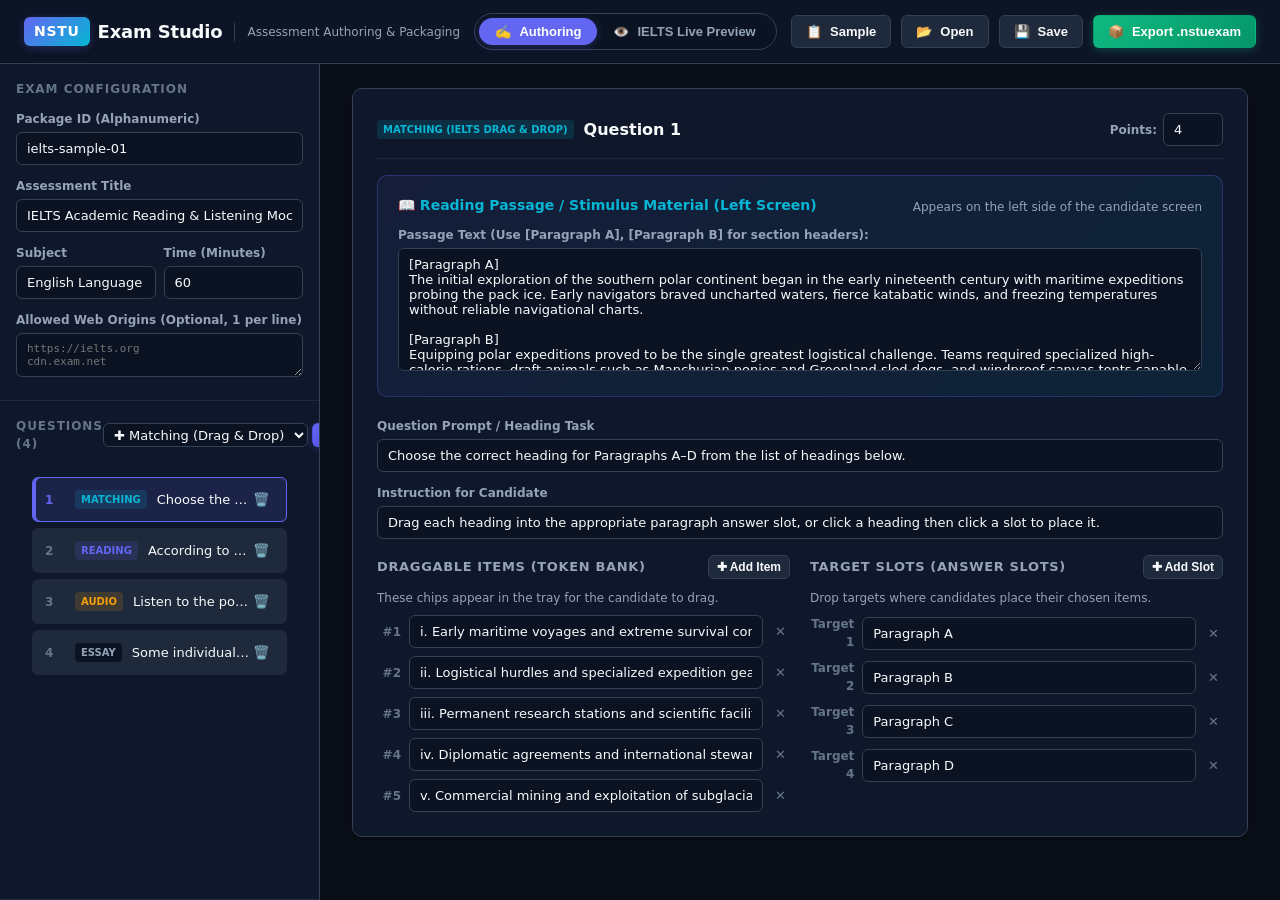
==== commit 4c1412fb: "client: implement phase 3a exam network lockdown and origin allowlist Add optional web-origin isolat" ====
--- a/exam/studio/index.html
+++ b/exam/studio/index.html
@@ -77,6 +77,10 @@
             <label class="form-label" for="exam-duration">Time (Minutes)</label>
             <input class="form-input" id="exam-duration" type="number" min="1" max="1440" value="60" required>
           </div>
+        </div>
+        <div class="form-group">
+          <label class="form-label" for="exam-allowed-origins">Allowed Web Origins (Optional, 1 per line)</label>
+          <textarea class="form-input" id="exam-allowed-origins" rows="2" placeholder="https://ielts.org&#10;cdn.exam.net" style="font-family: monospace; font-size: 11px; resize: vertical;"></textarea>
         </div>
       </div>
 
